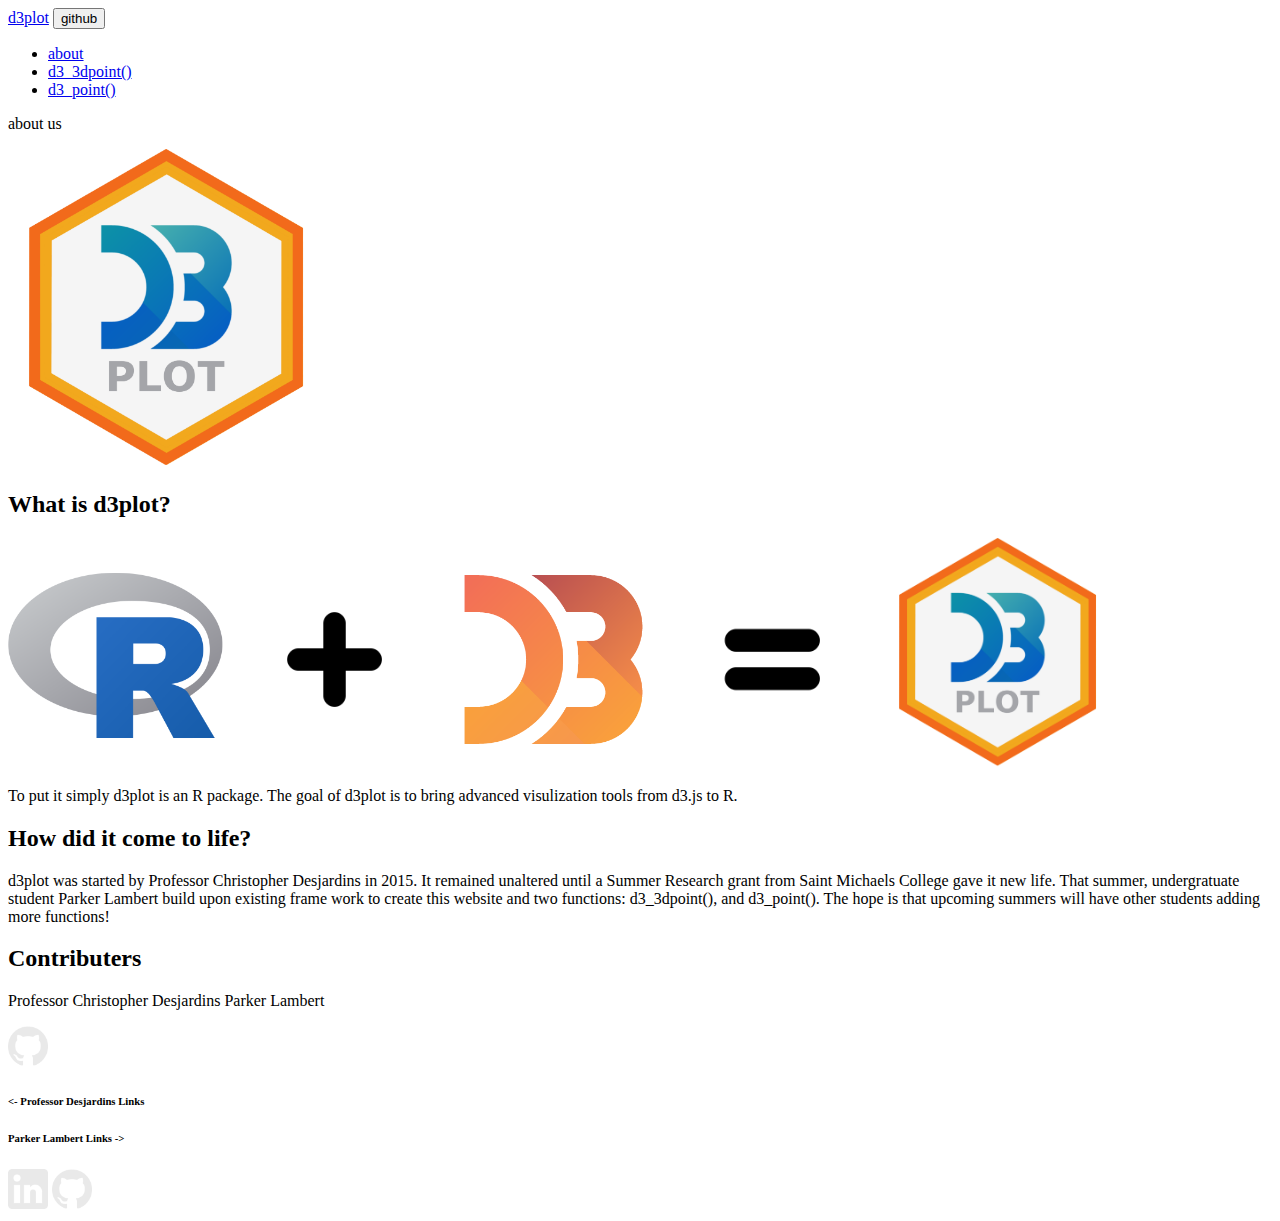
==== about.html @ df447aef "works better with various resolutions" ====
<!DOCTYPE html>
<!--[if lt IE 7]>      <html class="no-js lt-ie9 lt-ie8 lt-ie7"> <![endif]-->
<!--[if IE 7]>         <html class="no-js lt-ie9 lt-ie8"> <![endif]-->
<!--[if IE 8]>         <html class="no-js lt-ie9"> <![endif]-->
<!--[if gt IE 8]>      <html class="no-js"> <!--<![endif]-->
<html>
  <head>
    <meta charset="utf-8" />
    <meta http-equiv="X-UA-Compatible" content="IE=edge" />
    <title>d3plot-about</title>
    <meta name="description" content="" />
    <meta name="viewport" content="width=device-width, initial-scale=1" />
    <link rel="stylesheet" href="css/styles.css" />
    <link rel="preconnect" href="https://fonts.googleapis.com" />
    <link rel="preconnect" href="https://fonts.gstatic.com" crossorigin />
    <link
      href="https://fonts.googleapis.com/css2?family=Inter:wght@400;600;800&display=swap"
      rel="stylesheet"
    />
  </head>
  <body>
    <header>
      <section class="ribon rTop">
        <a href="index.html" class="home">d3plot</a>

        <a href="https://github.com/cddesja/D3plot" target="_blank"
          ><button>github</button></a
        >

        <nav>
          <ul class="pages">
            <li><a href="about.html">about</a></li>
            <li><a href="d3_3dpoint.html">d3_3dpoint()</a></li>
            <li><a href="d3_point.html">d3_point()</a></li>
          </ul>
          <div class="burger">
            <div class="line1"></div>
            <div class="line2"></div>
            <div class="line4"></div>
          </div>
        </nav>
      </section>
    </header>
    <main>
      <div class="d3logo">
        <p>about us</p>
        <a href="index.html" class="logostag"
          ><img src="img/d3plotlogo.png" width="25%" class="d3logoimgtop"
        /></a>
      </div>
      <div class="graphlogosabout">
        <div class="graphlogoabout">
          <h2>What is d3plot?</h2>
          <div class="logoMath">
            <img src="img/Rlogo.png" width="17%" class="" />
            <img src="img/plus.png" width="17%" class="signs" />
            <img src="img/d3logo.png" width="17%" class="" />
            <img src="img/equals.png" width="17%" class="signs" />
            <img src="img/d3plotlogo.png" width="18%" class="" />
          </div>
          <p class="para">
            To put it simply d3plot is an R package. The goal of d3plot is to
            bring advanced visulization tools from d3.js to R.
          </p>
        </div>
        <div class="graphlogoabout">
          <h2>How did it come to life?</h2>
          <p class="para">
            d3plot was started by Professor Christopher Desjardins in 2015. It
            remained unaltered until a Summer Research grant from Saint Michaels
            College gave it new life. That summer, undergratuate student Parker
            Lambert build upon existing frame work to create this website and
            two functions: d3_3dpoint(), and d3_point(). The hope is that
            upcoming summers will have other students adding more functions!
          </p>
        </div>
        <div class="graphlogoabout">
          <h2>Contributers</h2>
          <p class="para">Professor Christopher Desjardins Parker Lambert</p>
        </div>
      </div>
    </main>
    <footer>
      <section class="ribon">
        <a href="https://github.com/cddesja" target="_blank"
          ><img src="img/github.png" width="40" class="bottom bimg"
        /></a>

        <h6 class="bottom person"><- Professor Desjardins Links</h6>
        <h6 class="bottom">Parker Lambert Links -></h6>

        <a
          href="https://www.linkedin.com/in/parkerjosephgreenlambert/"
          target="_blank"
          ><img src="img/linkedin.png" width="40" class="bottom bimg"
        /></a>
        <a href="https://github.com/plambert777" target="_blank"
          ><img src="img/github.png" width="40" class="bottom bimg"
        /></a>
      </section>
    </footer>
    <script src="" async defer></script>
  </body>
</html>
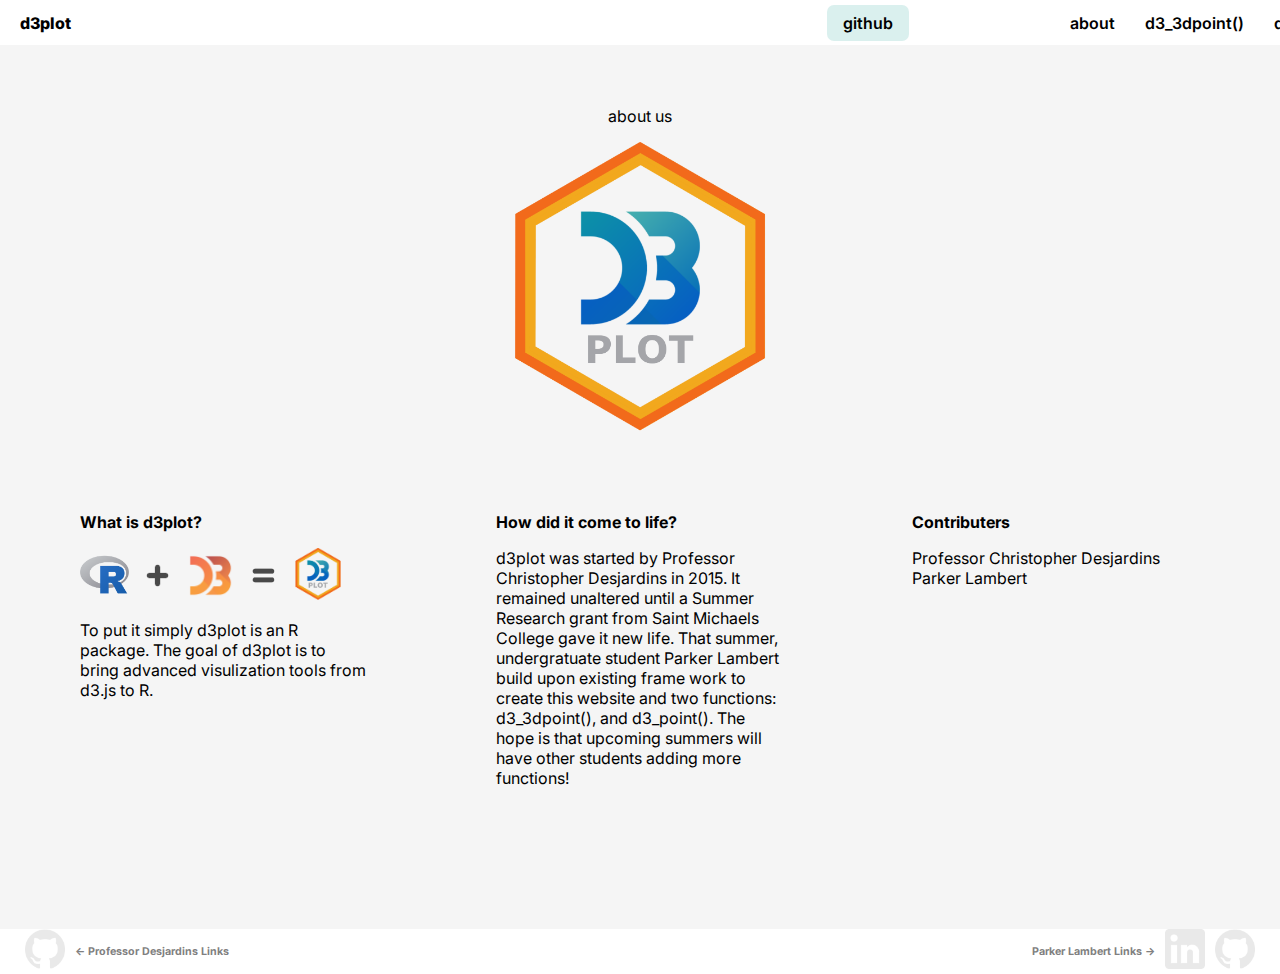
==== commit a61b2038: "Merge pull request #15 from plambert777/master" ====
--- a/about.html
+++ b/about.html
@@ -21,7 +21,7 @@
   <body>
     <header>
       <section class="ribon rTop">
-        <a href="index.html" class="home">d3plot</a>
+        <a href="index.html" class="home control">d3plot</a>
 
         <a href="https://github.com/cddesja/D3plot" target="_blank"
           ><button>github</button></a
@@ -29,9 +29,9 @@
 
         <nav>
           <ul class="pages">
-            <li><a href="about.html">about</a></li>
-            <li><a href="d3_3dpoint.html">d3_3dpoint()</a></li>
-            <li><a href="d3_point.html">d3_point()</a></li>
+            <li><a href="about.html" class="control">about</a></li>
+            <li><a href="d3_3dpoint.html" class="control">d3_3dpoint()</a></li>
+            <li><a href="d3_point.html" class="control">d3_point()</a></li>
           </ul>
           <div class="burger">
             <div class="line1"></div>
@@ -102,4 +102,3 @@
     <script src="" async defer></script>
   </body>
 </html>
-
--- a/css/styles.css
+++ b/css/styles.css
@@ -0,0 +1,219 @@
+* {
+  margin: 0px;
+  padding: 0px;
+  box-sizing: border-box;
+}
+body {
+  background-color: #f5f5f5;
+}
+
+/* header code follows  */
+/* header code follows  */
+/* header code follows  */
+/* header code follows  */
+header {
+  background-color: white;
+  margin-left: auto;
+  margin-right: auto;
+  align-items: center;
+}
+.ribon {
+  max-width: 1280px;
+  align-items: center;
+  margin-left: auto;
+  margin-right: auto;
+  /* background-color: teal; */
+  font-family: "Inter", sans-serif;
+  font-size: 1rem;
+  display: flex;
+  justify-content: flex-end;
+  padding: 0 20px;
+}
+.home {
+  font-weight: 800;
+  margin-right: auto;
+}
+nav {
+  display: flex;
+  justify-content: space-around;
+  align-items: center;
+  min-height: 5vh;
+  font-family: "Inter", sans-serif;
+  font-size: 1rem;
+  margin-left: 20px;
+}
+.rTop {
+  display: flex;
+  justify-content: flex-end;
+}
+.pages li {
+  list-style: none;
+  margin: 0 15px;
+}
+a {
+  text-decoration: none;
+  color: black;
+  font-weight: 600;
+}
+
+.pages {
+  display: flex;
+  justify-content: space-evenly;
+  width: 30%;
+}
+button {
+  background-color: #daf0ee;
+  min-width: 5rem;
+  padding: 0.5rem 1rem;
+  border-radius: 7px;
+  border: none;
+  font-family: "Inter", sans-serif;
+  font-size: 1rem;
+  font-weight: 600;
+  margin-right: 1rem;
+}
+button:hover {
+  opacity: 0.5;
+}
+.burger {
+  display: none;
+}
+.burger div {
+  width: 25px;
+  height: 3px;
+  background-color: black;
+  margin: 5px;
+}
+.control:hover {
+  opacity: 0.4;
+}
+/* a:hover {
+  text-decoration: line-through;
+  text-decoration-thickness: 4px;
+  text-decoration-color: #daf0ee;
+  opacity: 0.4;
+} */
+
+/* main code below */
+/* main code below */
+/* main code below */
+/* main code below */
+main {
+  max-width: 1280px;
+  margin: 0 auto;
+  min-height: 90vh;
+  align-items: center;
+  padding: 5vh 5vw;
+}
+.d3logo {
+  margin: auto;
+  justify-content: space-around;
+  min-height: 30vh;
+  text-align: center;
+  font-family: "Inter", sans-serif;
+  font-weight: 400;
+  font-size: 1rem;
+}
+p {
+  margin: 1rem;
+}
+.d3logoimg {
+  width: 35%;
+  margin: auto;
+}
+.logostag {
+  display: flex;
+  justify-content: space-around;
+}
+.graphlogos {
+  min-height: 38vh;
+  display: flex;
+  justify-content: space-around;
+}
+.graphlogo {
+  font-family: "Inter", sans-serif;
+  font-weight: 400;
+  font-size: 1rem;
+  text-align: center;
+  margin: auto;
+}
+.d3logoimgtop:hover {
+  opacity: 0.4;
+}
+.d3logoimgbot:hover {
+  opacity: 0.4;
+}
+
+/* footer code below */
+/* footer code below */
+/* footer code below */
+/* footer code below */
+footer {
+  /* position: absolute;
+  bottom: 0; */
+  background-color: white;
+  min-height: 5vh;
+  width: 100%;
+}
+.ribon {
+  min-height: 5vh;
+}
+.bottom {
+  margin: 0 5px;
+}
+.person {
+  margin-right: auto;
+}
+.bimg:hover {
+  opacity: 0.5;
+}
+h6 {
+  color: grey;
+}
+
+/* about.html follows */
+/* about.html follows */
+/* about.html follows */
+/* about.html follows */
+h2 {
+  font-size: 1rem;
+}
+.graphlogosabout {
+  min-height: 40vh;
+  display: flex;
+  justify-content: space-between;
+  text-align: left;
+}
+.graphlogoabout {
+  font-family: "Inter", sans-serif;
+  font-weight: 400;
+  font-size: 1rem;
+  text-align: left;
+  margin: 5rem 1rem;
+  max-width: 25%;
+  /* min-width: 310px; */
+
+  word-wrap: break-word;
+  text-justify: auto;
+}
+.logoMath {
+  /* display: flex;
+  justify-content: center; */
+  margin-top: 1rem;
+  align-items: center;
+}
+.para {
+  margin: 1rem 0;
+}
+.signs {
+  opacity: 0.7;
+}
+
+/* d3_3dpoint() code follows */
+/* d3_3dpoint() code follows */
+/* d3_3dpoint() code follows */
+/* d3_3dpoint() code follows */
+.selector {
+  margin-bottom: 1rem;
+}
+
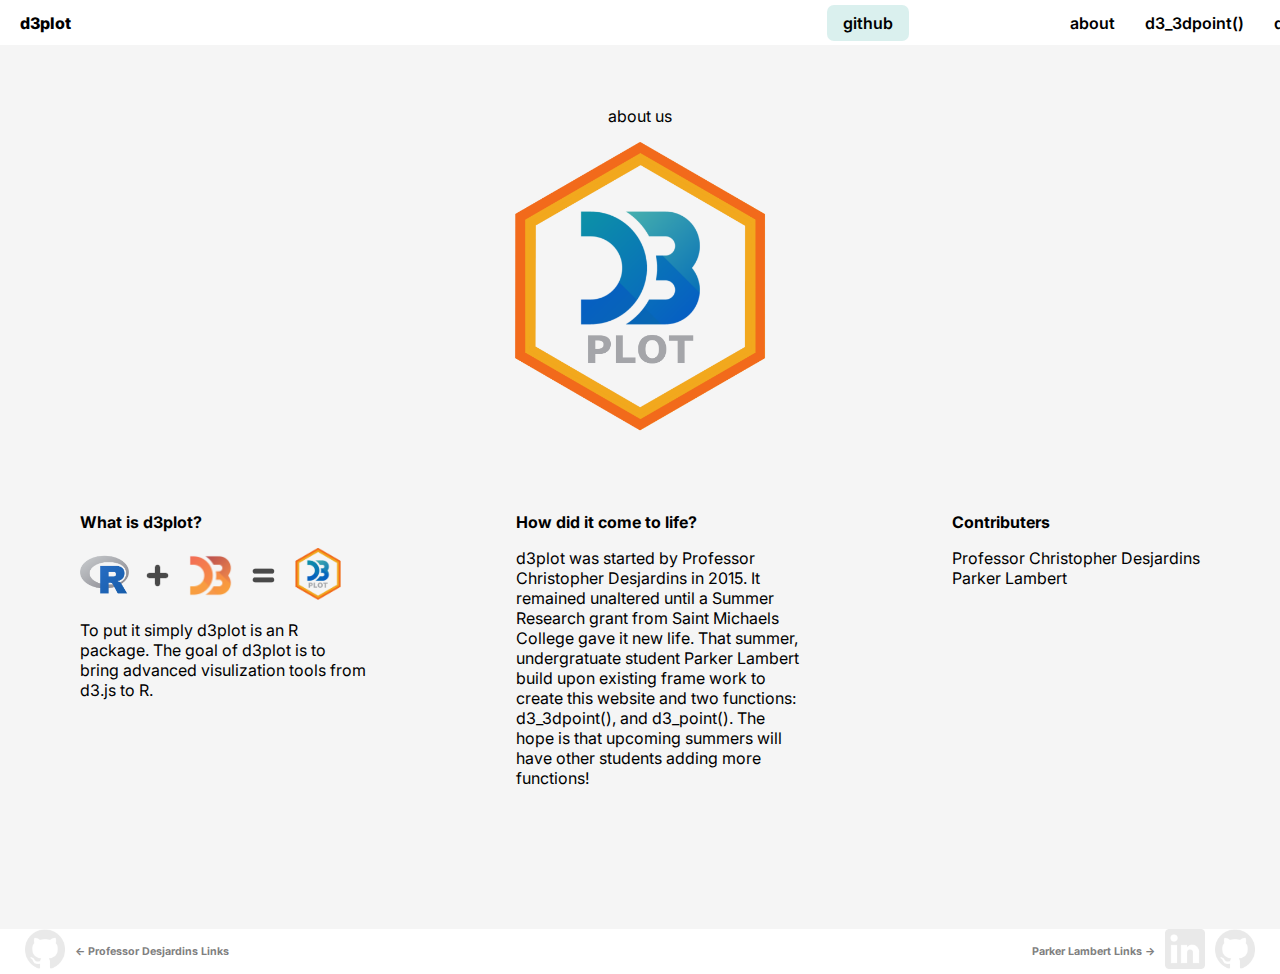
==== commit 7264b28d: "top menu added" ====
--- a/about.html
+++ b/about.html
@@ -27,16 +27,22 @@
           ><button>github</button></a
         >
 
-        <nav>
+        <nav class="navbar">
           <ul class="pages">
-            <li><a href="about.html" class="control">about</a></li>
-            <li><a href="d3_3dpoint.html" class="control">d3_3dpoint()</a></li>
-            <li><a href="d3_point.html" class="control">d3_point()</a></li>
+            <li class="nav-item">
+              <a href="about.html" class="control">about</a>
+            </li>
+            <li class="nav-item">
+              <a href="d3_3dpoint.html" class="control">d3_3dpoint()</a>
+            </li>
+            <li class="nav-item">
+              <a href="d3_point.html" class="control">d3_point()</a>
+            </li>
           </ul>
           <div class="burger">
-            <div class="line1"></div>
-            <div class="line2"></div>
-            <div class="line4"></div>
+            <div class="bar"></div>
+            <div class="bar"></div>
+            <div class="bar"></div>
           </div>
         </nav>
       </section>
@@ -76,12 +82,14 @@
         </div>
         <div class="graphlogoabout">
           <h2>Contributers</h2>
-          <p class="para">Professor Christopher Desjardins Parker Lambert</p>
+          <p class="para">
+            Professor Christopher Desjardins <br />Parker Lambert
+          </p>
         </div>
       </div>
     </main>
     <footer>
-      <section class="ribon">
+      <section class="ribon botR">
         <a href="https://github.com/cddesja" target="_blank"
           ><img src="img/github.png" width="40" class="bottom bimg"
         /></a>
@@ -99,6 +107,6 @@
         /></a>
       </section>
     </footer>
-    <script src="" async defer></script>
+    <script src="script.js" async defer></script>
   </body>
 </html>
--- a/css/styles.css
+++ b/css/styles.css
@@ -217,3 +217,52 @@
   margin-bottom: 1rem;
 }
 
+/* for phones */
+/* for phones */
+/* for phones */
+/* for phones */
+@media only screen and (max-width: 550px) {
+  /* header  code */
+  /* header  code */
+  /* header  code */
+  nav {
+    min-height: 60px;
+  }
+  .pages {
+    display: none;
+  }
+  /* main code */
+  /* main code */
+  /* main code */
+  .d3logoimgtop {
+    width: 75%;
+  }
+  .graphlogos {
+    display: block;
+  }
+  .graphlogo {
+    margin-bottom: 3rem;
+  }
+  .d3logoimgbot {
+    width: 70%;
+  }
+  /* about code */
+  .graphlogosabout {
+    display: block;
+  }
+  .graphlogoabout {
+    max-width: 100%;
+  }
+  /* footer code */
+  /* footer code */
+  /* footer code */
+  footer {
+    min-height: 60px;
+  }
+  .botR {
+    margin-top: auto;
+    margin-bottom: auto;
+    padding: 10px;
+  }
+}
+
